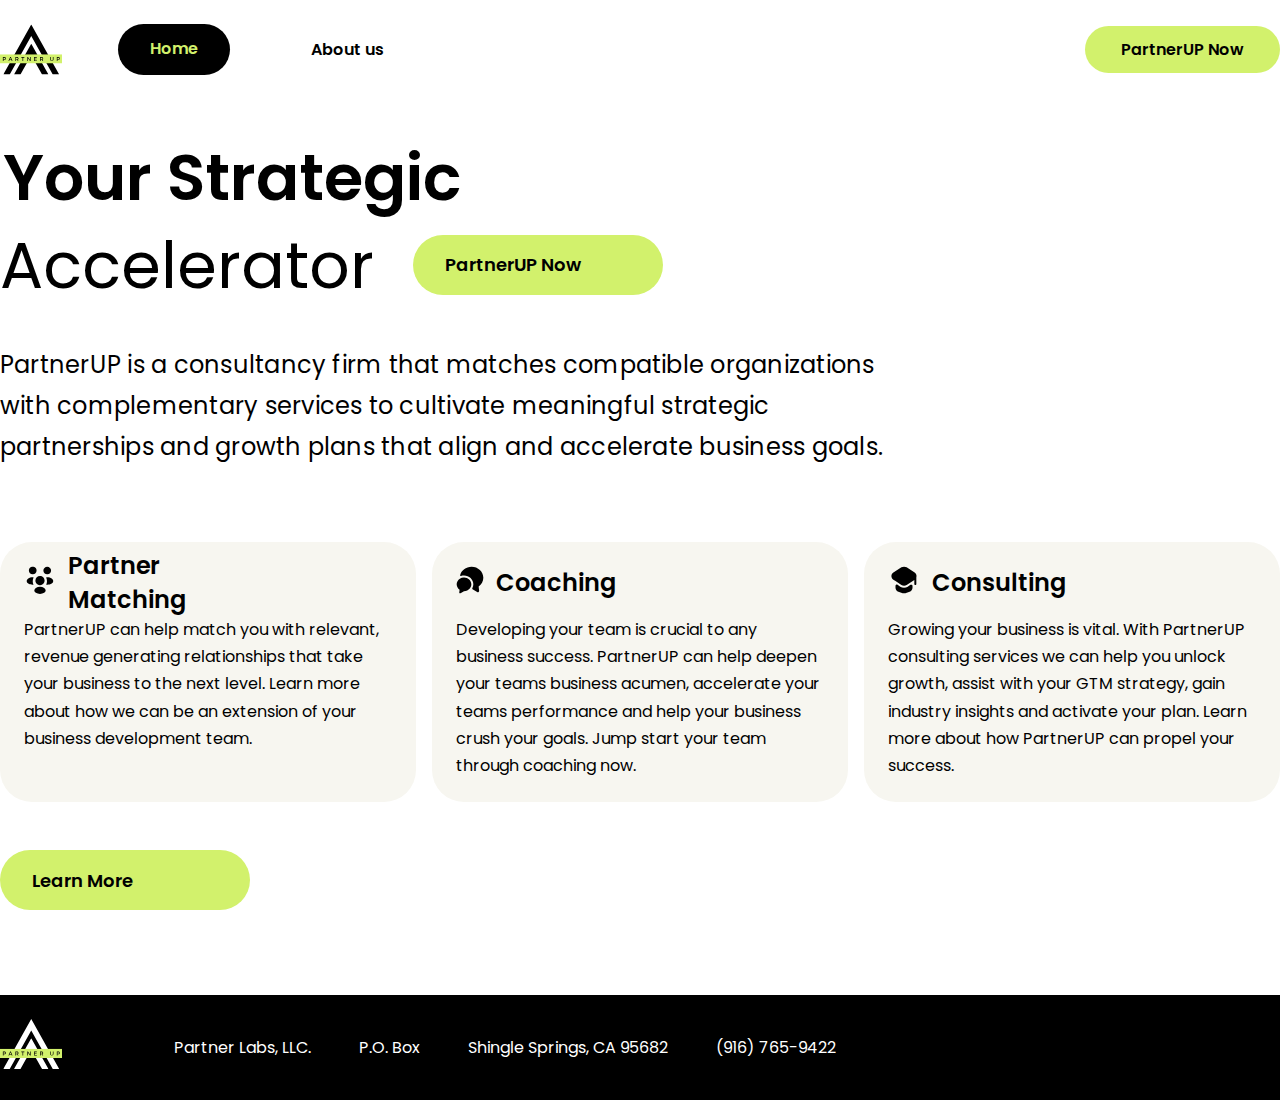
==== index.html @ 727d4ae6 "Add files via upload" ====
<!DOCTYPE html>
<html lang="en">
  <head>
    <meta charset="UTF-8" />
    <meta name="viewport" content="width=device-width, initial-scale=1.0" />
    <link rel="stylesheet" href="css/style.css" />
    <title>Homepage</title>
  </head>
  <body>
    <div class="header_container">
      <header class="header">
          <div class="header__logo">
            <img src="images/Logologo.svg" alt="" />
          </div>
          <div class=" header__buttons">
            <div class="header__nav">
                <a href="#" class="header__nav-home">
                  <div>Home</div>
                </a>
                <a href="#" class="header__nav-about-us">
                  <div>About us</div>
                </a>  
            </div>
            <div class="header__right">
                <a href="#" class="header__right-call-to-action">PartnerUP Now</a>
            </div>
          </div>
      </header>
    </div>
    </div>
      <main class="container" >
      <div class="title_container">
        <div class="title_up">
          <p class="title_up-strategy">Your Strategic</p>
          <div class="title_up-down">
            <p class="title_up-down--accelerator">Accelerator</p>
            <div class="title_up-down--button">
              <p class="title-button--text">PartnerUP Now</p>
              <a href="#" class="title-down--arrow"></a>
            </div>
          </div>
        </div>
        <div class="title_down">
          <div class="title_down-text">PartnerUP is a consultancy firm that matches compatible organizations with complementary services to cultivate meaningful strategic partnerships and growth plans that align and accelerate business goals.</div>
        </div>
      </div>     
      <div class="container info-container">
        <div class="info-container--header">
          <div class="info-container--header---partner__matching">
            <div class="partner__matching_header">
              <div class="partner__matching_header--logo">
                <img src="images/people.svg" alt="">
              </div>
              <div class="partner__matching_header--text">
                <p>Partner Matching</p>
              </div>
            </div>
            <div class="partner__matching_down">
              <p>PartnerUP can help match you with relevant, revenue generating relationships that take your business to the next level. Learn more about how we can be an extension of your business development team.</p>
            </div>
          </div>
      
          <div class="info-container--header---coaching">
            <div class="coaching_header">
              <div class="coaching_header--logo">
                <img src="images/Vector.svg" alt="">
              </div>
              <div class="coaching_header--text">
                <p>Coaching</p>
              </div>
            </div>
            <div class="coaching_down">
              <p>Developing your team is crucial to any business success. PartnerUP can help deepen your teams business acumen, accelerate your teams performance and help your business crush your goals. Jump start your team through coaching now.</p>
            </div>
          </div>
      
          <div class="info-container--header---consulting">
            <div class="consulting_header">
              <div class="consulting_header--logo">
                <img src="images/teacher.svg" alt="">
              </div>
              <div class="consulting_header--text">
                <p>Consulting</p>
              </div>
            </div>
            <div class="coaching_down">
              <p>Growing your business is vital. With PartnerUP consulting services we can help you unlock growth, assist with your GTM strategy, gain industry insights and activate your plan. Learn more about how PartnerUP can propel your success.</p>
            </div>
          </div>
        </div>
      
        <div class="info-container--down">
          <div class="info-container--down---button">
            <p class="info-button--text">Learn More</p>
            <a href="#" class="title-down--arrow"></a>
          </div>
        </div>
      </div>
    </main>
    <footer class="contact_container">
      <div class="container">
      <div class="contact_container-info">
          <div class="contact_container-info--logo">
            <img src="images/logo2.svg" alt="">
          </div>
          <div class="contact_container-info--text">
            <p class="contact-text">Partner Labs, LLC.</p>
            <p class="contact-text">P.O. Box</p>
            <p class="contact-text">Shingle Springs, CA 95682</p>
            <p class="contact-text-2">(916) 765-9422</p>
          </div> 
      </div>
    </footer> 
    <script src="js/script.js"></script>
  </body>
</html>
---- css/style.css ----
@font-face {
    font-family: "Poppins";
    font-weight: 400;
    src: url(../fonts/Poppins-Regular.ttf);
    
}
@font-face {
    font-family: "Poppins";
    font-weight: 600;
    src: url(../fonts/Poppins-SemiBold.ttf);
    
}
@font-face {
    font-family: "Montserrat";
    font-weight: 600;
    src: url(../fonts/Montserrat-Bold.ttf);
    
}
* {
    font-family: "Poppins", sans-serif;
    margin: 0;
    padding: 0;
}
.container {
    margin: 0 auto;
    max-width: 1312px;
}
a {
    font-family: "Poppins", sans-serif;
    font-weight: 600;
}
.header_container {
    margin: 0 auto;
    max-width: 1312px;
}
.header {
    height: 51px;
    margin: 24px 0px;
    display: flex;
    flex-direction: row;
    gap: 56px;
}
.header__buttons{
    width: 1194px;
    display: flex;
    flex-direction: row;
    justify-content: space-between;
    align-items: center;
    
}
.header__nav {
    width: 298px;
    height: 51px;
    display: flex;
    gap: 48px;
    justify-content: space-between;
}
.header__nav-home {
    text-decoration: none;
    color: #d2f16c;
    background-color: #000;
    padding: 12px 32px;
    border-radius: 56px;
}
    
.header__nav-about-us{
    display: flex;
    justify-content: center;
    align-items: center;
    text-decoration: none;
    color: black;
    width: 137px;
    height: 51px;
    font-weight: 900;
}

.header__right-call-to-action {
    width: 185px;
    height: 51px;
    text-decoration: none;
    background-color: #d2f16c;
    padding: 12px 36px;
    border-radius: 56px;
    color: black;
}
.title_container {
    height: 323px;
    margin: 70px 630px 74px 0;
    font-family: "Poppins", sans-serif;
}

.title_up {
    width: 896px;
    height: 152px;
}

.title_up-strategy {
    display: flex;
    justify-content: center;
    align-items: center;
    margin: 0 434px 0 0;
    width: 463px;
    height: 64px;
    font-size: 64px;
    font-weight: 600;
}
.title_up-down {
    margin-top: 24px;
    width: 896px;
    height: 64px;
    display: flex;
    align-items: center;
    gap: 32px;
}
.title_up-down--accelerator {
    display: flex;
    align-items: center;
    margin: 2px 0;
    width: 381px;
    height: 64px;
    font-size: 64px;
}
.title_up-down--button {
    display: flex;
    justify-content: center;
    align-items: center;
    background-color: #d2f16c;
    border-radius: 56px;
}
.title_down-text {
    width: 896px;
    height: 126px;
    margin: 48px 630px 74px 0;
    font-weight: 400;
    font-size: 24px;
    line-height: 170%;
    letter-spacing: 0.01em;
    color: black;
    
}
.title-button--text {
    font-weight: 600;
    font-size: 18px;
    line-height: 140%;
    padding: 17.5px 82px 17.5px 32px;
}
.info-container {
    height: 368px;
    font-family: "Poppins", sans-serif;
    margin-bottom: 85px;
}
.info-container--header {
    height: 260px;
    margin-bottom: 48px;
    display: flex;
    justify-content: space-between;
}
.info-container--header---partner__matching {
    width: 416px;
    border-radius: 32px;
    background-color: #F7F6F0;
}
.partner__matching_header {
    display: flex;
    width: 257px;
    height: 34px;
    align-items: center;
    margin: 24px 135px 16px 24px;
}
.partner__matching_header--logo {
    margin: 1px 12px 1px 0;
}
.partner__matching_header--text {
    font-weight: 600;
    font-size: 24px;
    line-height: 140%;
    color: black;
}
.partner__matching_down {
    margin: 0 24px 51px 24px;
    font-weight: 400;
    font-size: 16px;
    line-height: 170%;
    color: black;
}
.info-container--header---coaching {
    width: 416px;
    border-radius: 32px;
    background-color: #F7F6F0;
}
.coaching_header {
    display: flex;
    width: 257px;
    height: 34px;
    align-items: center;
    margin: 24px 135px 16px 24px;
}
.coaching_header--logo {
    margin: 1px 12px 1px 0;
}
.coaching_header--text {
    font-weight: 600;
    font-size: 24px;
    line-height: 140%;
    color: black;
}
.coaching_down {
    font-weight: 400;
    font-size: 16px;
    line-height: 170%;
    color: black;
    margin: 0 24px 24px 24px;
}
.info-container--header---consulting {
    width: 416px;
    border-radius: 32px;
    background-color: #F7F6F0;
}
.consulting_header {
    display: flex;
    width: 257px;
    height: 34px;
    align-items: center;
    margin: 24px 135px 16px 24px;
}
.consulting_header--logo {
    margin: 1px 12px 1px 0;
}
.consulting_header--text {
    font-weight: 600;
    font-size: 24px;
    line-height: 140%;
    color: black;
}

.consulting_down {
    font-weight: 400;
    font-size: 16px;
    line-height: 170%;
    color: black;
    margin: 0 24px 24px 24px;
}
.info-container--down {
    justify-content: left;
    margin-right: 1062px;
    height: 60px;
}
.info-container--down---button {
    justify-content: left;
    background-color: #d2f16c;
    border-radius: 56px;
    width: 250px;
    height: 60px;
}
.info-button--text {
    font-family: "Poppins", sans-serif;
    font-weight: 600;
    color: black;
    padding: 17.5px 116px 17.5px 32px;
    width: 102px;
    height: 25px;
    font-weight: 600;
    font-size: 18px;
    line-height: 140%;
}
.contact_container {
    background-color: black;
}
.contact_container-info {
    display: flex;
    color: white;
    background-color: black;
}
.contact_container-info--logo {
    margin: 24px 112px 24px 0;
}
.contact_container-info--text {
    display: flex;
    align-items: center;
}
.contact-text {
    margin: 35.5px 48px 35.5px 0;
    font-weight: 400;
    font-size: 16px;
    line-height: 170%;
}
.contact-text-2 {
    margin: 35.5px 0 35.5px 0;
    font-weight: 400;
    font-size: 16px;
    line-height: 170%; 
}
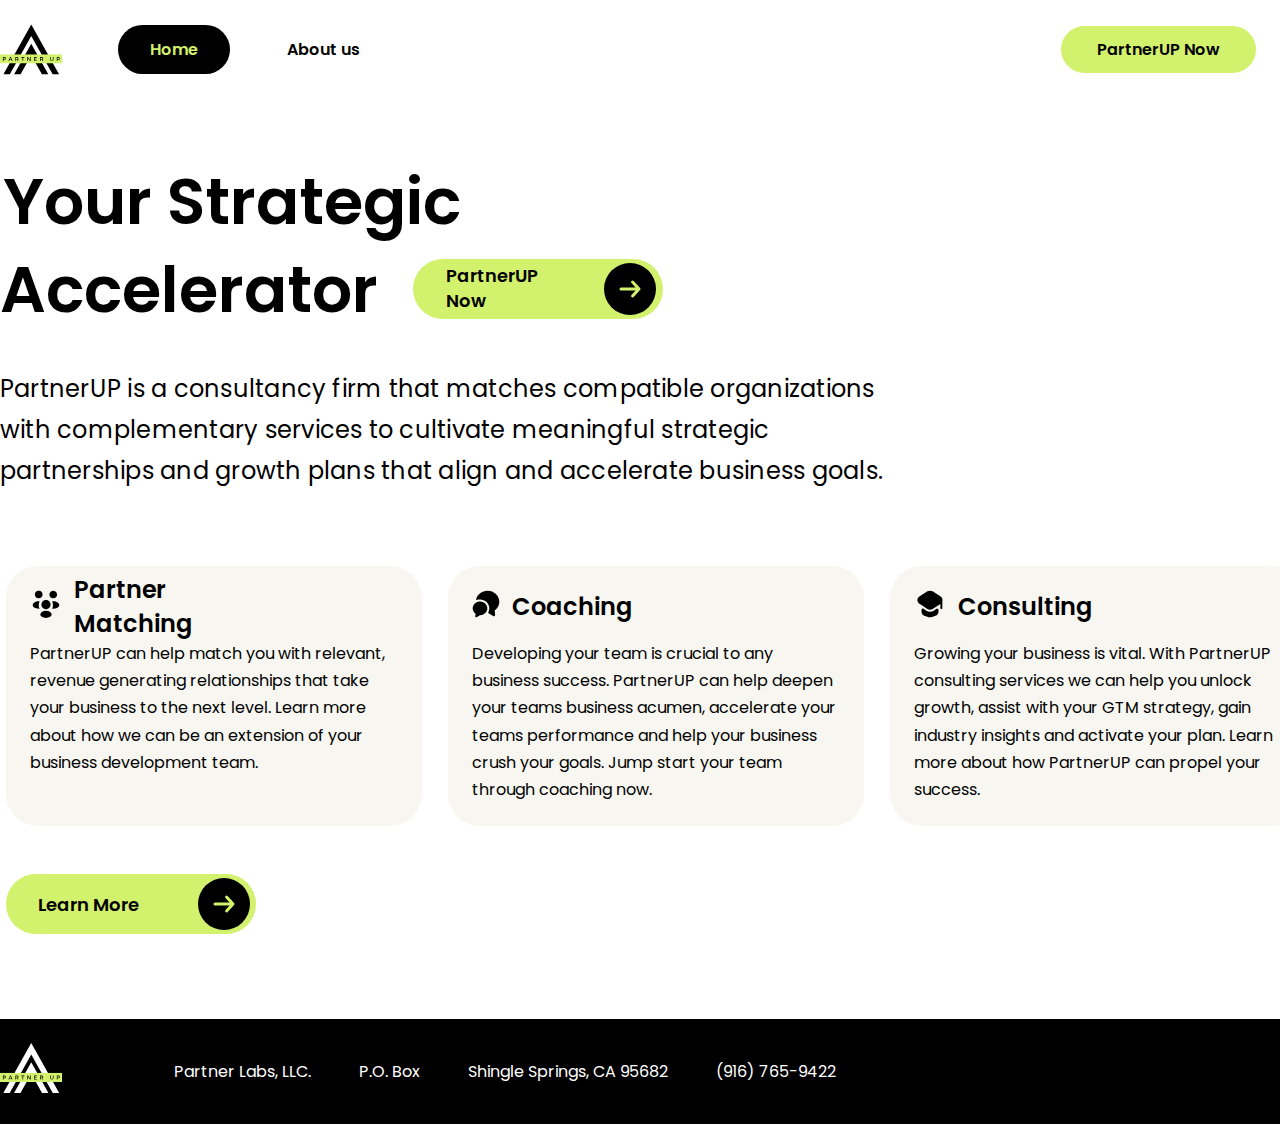
==== commit 2849de98: "дрочу кнопки 999 часов" ====
--- a/index.html
+++ b/index.html
@@ -14,15 +14,17 @@
           </div>
           <div class=" header__buttons">
             <div class="header__nav">
-                <a href="#" class="header__nav-home">
+                <a type="button" href="#" class="header__nav-home">
                   <div>Home</div>
                 </a>
-                <a href="#" class="header__nav-about-us">
-                  <div>About us</div>
+                <a type="button" href="#" class="header__nav-about-us">
+                  <span class="header__nav-about-us--text">About us</span>
                 </a>  
             </div>
             <div class="header__right">
-                <a href="#" class="header__right-call-to-action">PartnerUP Now</a>
+                <a type="button" href="#" class="header__right-call-to-action">
+                  <span class="header__right-call-to-action--text">PartnerUP Now</span>
+                </a>
             </div>
           </div>
       </header>
@@ -34,17 +36,17 @@
           <p class="title_up-strategy">Your Strategic</p>
           <div class="title_up-down">
             <p class="title_up-down--accelerator">Accelerator</p>
-            <div class="title_up-down--button">
-              <p class="title-button--text">PartnerUP Now</p>
-              <a href="#" class="title-down--arrow"></a>
-            </div>
+            <a href="#" type="button" class="title_up-down--button">
+              <span class="title-button--text">PartnerUP Now</span>
+              <img class="arrow_image-top" src="images/arrow.svg" alt="">
+            </a>
           </div>
         </div>
         <div class="title_down">
           <div class="title_down-text">PartnerUP is a consultancy firm that matches compatible organizations with complementary services to cultivate meaningful strategic partnerships and growth plans that align and accelerate business goals.</div>
         </div>
       </div>     
-      <div class="container info-container">
+      <div class="info-container">
         <div class="info-container--header">
           <div class="info-container--header---partner__matching">
             <div class="partner__matching_header">
@@ -88,11 +90,12 @@
             </div>
           </div>
         </div>
-      
         <div class="info-container--down">
           <div class="info-container--down---button">
-            <p class="info-button--text">Learn More</p>
-            <a href="#" class="title-down--arrow"></a>
+            <a type="button" class="info-button" href="#">
+              <span class="info-button--text">Learn More</span>
+              <img class="arrow_image-bottom" src="images/arrow.svg" alt="">
+            </a>
           </div>
         </div>
       </div>
--- a/css/style.css
+++ b/css/style.css
@@ -1,16 +1,19 @@
 @font-face {
+    font-display: swap;
     font-family: "Poppins";
     font-weight: 400;
     src: url(../fonts/Poppins-Regular.ttf);
     
 }
 @font-face {
+    font-display: swap;
     font-family: "Poppins";
     font-weight: 600;
     src: url(../fonts/Poppins-SemiBold.ttf);
     
 }
 @font-face {
+    font-display: swap;
     font-family: "Montserrat";
     font-weight: 600;
     src: url(../fonts/Montserrat-Bold.ttf);
@@ -20,6 +23,14 @@
     font-family: "Poppins", sans-serif;
     margin: 0;
     padding: 0;
+}
+html, body {
+    height: 100%;
+    display: flex; 
+    flex-direction: column;
+}
+main {
+    flex: 1 1 auto;
 }
 .container {
     margin: 0 auto;
@@ -34,11 +45,11 @@
     max-width: 1312px;
 }
 .header {
+    width: 1312px;
     height: 51px;
     margin: 24px 0px;
     display: flex;
     flex-direction: row;
-    gap: 56px;
 }
 .header__buttons{
     width: 1194px;
@@ -51,8 +62,9 @@
 .header__nav {
     width: 298px;
     height: 51px;
-    display: flex;
-    gap: 48px;
+    gap: 56px;
+    display: flex;
+    align-items: center;
     justify-content: space-between;
 }
 .header__nav-home {
@@ -61,19 +73,19 @@
     background-color: #000;
     padding: 12px 32px;
     border-radius: 56px;
-}
-    
+    margin-left: 56px;
+    transition: all 0.7s ease;
+}
+.header__nav-home:hover {
+    border-radius: 0;
+    background-color: #d2f16c;
+    color: black;
+}
 .header__nav-about-us{
-    display: flex;
-    justify-content: center;
-    align-items: center;
-    text-decoration: none;
-    color: black;
-    width: 137px;
-    height: 51px;
-    font-weight: 900;
-}
-
+    text-decoration: none;
+    color: black;
+    background-color: white;
+}
 .header__right-call-to-action {
     width: 185px;
     height: 51px;
@@ -82,30 +94,39 @@
     padding: 12px 36px;
     border-radius: 56px;
     color: black;
-}
+    position: relative;
+    transition: all 0.7s ease;
+  }
+  
+  .header__right-call-to-action:hover {
+    border-radius: 0;
+    background-color: black;
+    color: #d2f16c;
+  }
+  
 .title_container {
     height: 323px;
-    margin: 70px 630px 74px 0;
+    margin: 70px 630px 0px 0;
     font-family: "Poppins", sans-serif;
 }
 
 .title_up {
     width: 896px;
     height: 152px;
+    margin-bottom: 48px;
 }
 
 .title_up-strategy {
     display: flex;
     justify-content: center;
     align-items: center;
-    margin: 0 434px 0 0;
+    margin: 0 434px 24px 0;
     width: 463px;
     height: 64px;
     font-size: 64px;
     font-weight: 600;
 }
 .title_up-down {
-    margin-top: 24px;
     width: 896px;
     height: 64px;
     display: flex;
@@ -113,6 +134,7 @@
     gap: 32px;
 }
 .title_up-down--accelerator {
+    font-weight: 600;
     display: flex;
     align-items: center;
     margin: 2px 0;
@@ -121,30 +143,58 @@
     font-size: 64px;
 }
 .title_up-down--button {
+    width: 250px;
+    height: 60px;
     display: flex;
     justify-content: center;
     align-items: center;
     background-color: #d2f16c;
     border-radius: 56px;
+    text-decoration: none;
+    position: relative;
+    overflow: hidden;
+}
+
+.title-button--text {
+    width: 134px;
+    color: black;
+    text-decoration: none;
+    font-weight: 600;
+    font-size: 17.8px;
+    line-height: 140%;
+    padding: 4px 24px 4px 32px;
+    transition: all 0.5s ease;
+}
+
+.title_up-down--button img {
+    opacity: 1;
+    transition: all 0.5s ease;
+    z-index: 1;
+    visibility: visible;
+    margin: 4px 6px 4px 0; 
+}
+
+.title_up-down--button:hover img {
+    opacity: 0;
+    transform: translate(0%, 0%) scale(0);
+}
+
+.title_up-down--button:hover .title-button--text {
+    text-align: center;
+    padding-right: 0;
+    transform: translateX(10%);
 }
 .title_down-text {
     width: 896px;
-    height: 126px;
-    margin: 48px 630px 74px 0;
+    height: 123px;
     font-weight: 400;
     font-size: 24px;
     line-height: 170%;
     letter-spacing: 0.01em;
-    color: black;
-    
-}
-.title-button--text {
-    font-weight: 600;
-    font-size: 18px;
-    line-height: 140%;
-    padding: 17.5px 82px 17.5px 32px;
+    color: black
 }
 .info-container {
+    margin: 74px 6px 0 6px;
     height: 368px;
     font-family: "Poppins", sans-serif;
     margin-bottom: 85px;
@@ -240,29 +290,66 @@
     color: black;
     margin: 0 24px 24px 24px;
 }
-.info-container--down {
-    justify-content: left;
-    margin-right: 1062px;
-    height: 60px;
-}
 .info-container--down---button {
-    justify-content: left;
+    align-items: center;
+    justify-content: space-between;
     background-color: #d2f16c;
     border-radius: 56px;
     width: 250px;
     height: 60px;
-}
+    position: relative;
+    overflow: hidden;
+}
+
+.info-button {
+    text-decoration: none;
+    display: flex;
+    justify-content: space-between;
+    align-items: center;
+    position: relative;
+}
+
+.info-content {
+    display: flex;
+    align-items: center;
+    position: relative;
+}
+
 .info-button--text {
     font-family: "Poppins", sans-serif;
     font-weight: 600;
     color: black;
-    padding: 17.5px 116px 17.5px 32px;
+    padding: 17.5px 32px;
     width: 102px;
     height: 25px;
-    font-weight: 600;
     font-size: 18px;
     line-height: 140%;
-}
+    text-decoration: none;
+    transition: all 0.5s ease;
+    position: relative;
+    z-index: 2;
+}
+
+.info-button img {
+    transform: translate(0%, 0%);
+    opacity: 1;
+    transition: all 0.5s ease;
+    z-index: 1;
+    visibility: visible;
+}
+
+.info-button:hover img {
+    opacity: 0;
+    transform: translate(0%, 0%) scale(0);
+}
+
+.info-button:hover .info-button--text {
+    text-align: center;
+    padding-right: 0;
+    transform: translateX(30%);
+}
+
+  
 .contact_container {
     background-color: black;
 }
@@ -289,4 +376,8 @@
     font-weight: 400;
     font-size: 16px;
     line-height: 170%; 
+}
+
+.arrow_image-bottom {
+    margin: 4px 6px 4px 0;
 }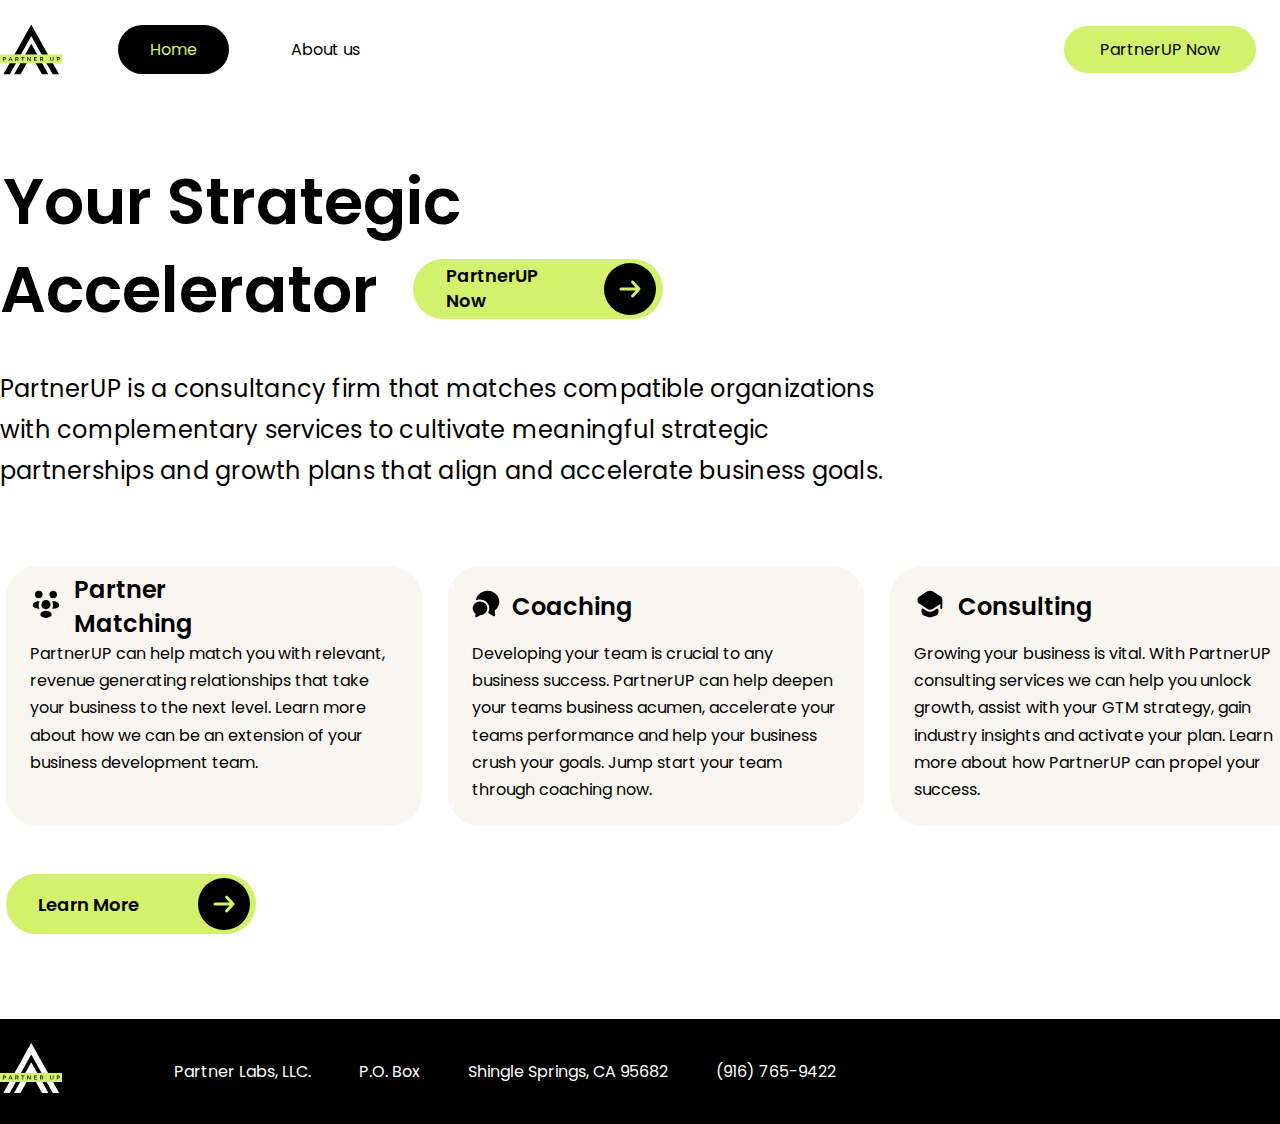
==== commit 2a572373: "v2.1" ====
--- a/index.html
+++ b/index.html
@@ -7,29 +7,28 @@
     <title>Homepage</title>
   </head>
   <body>
-    <div class="header_container">
-      <header class="header">
+    <header class="container">
+      <div class="header">
           <div class="header__logo">
-            <img src="images/Logologo.svg" alt="" />
+              <img src="images/Logologo.svg" alt="" />
           </div>
           <div class=" header__buttons">
-            <div class="header__nav">
-                <a type="button" href="#" class="header__nav-home">
+              <div class="header__nav">
+                  <a type="button" href="#" class="header__nav-home">
                   <div>Home</div>
-                </a>
-                <a type="button" href="#" class="header__nav-about-us">
+                  </a>
+                  <a type="button" href="#" class="header__nav-about-us">
                   <span class="header__nav-about-us--text">About us</span>
-                </a>  
-            </div>
-            <div class="header__right">
-                <a type="button" href="#" class="header__right-call-to-action">
-                  <span class="header__right-call-to-action--text">PartnerUP Now</span>
-                </a>
-            </div>
+                  </a>  
+              </div>
+          <div class="header__right">
+              <a type="button" href="#" class="header__right-call-to-action">
+              <span class="header__right-call-to-action--text">PartnerUP Now</span>
+              </a>
           </div>
-      </header>
-    </div>
-    </div>
+          </div>
+      </div>
+  </header>
       <main class="container" >
       <div class="title_container">
         <div class="title_up">
@@ -100,20 +99,20 @@
         </div>
       </div>
     </main>
-    <footer class="contact_container">
+    <footer class="footer">
       <div class="container">
-      <div class="contact_container-info">
-          <div class="contact_container-info--logo">
-            <img src="images/logo2.svg" alt="">
+          <div class="footer-info">
+              <div class="footer-info--logo">
+                  <img src="images/logo2.svg" alt="">
+              </div>
+              <div class="footer-info--text">
+              <p class="footer-contact">Partner Labs, LLC.</p>
+              <p class="footer-contact">P.O. Box</p>
+              <p class="footer-contact">Shingle Springs, CA 95682</p>
+              <p class="footer-contact2">(916) 765-9422</p>
+              </div> 
           </div>
-          <div class="contact_container-info--text">
-            <p class="contact-text">Partner Labs, LLC.</p>
-            <p class="contact-text">P.O. Box</p>
-            <p class="contact-text">Shingle Springs, CA 95682</p>
-            <p class="contact-text-2">(916) 765-9422</p>
-          </div> 
-      </div>
-    </footer> 
+  </footer> 
     <script src="js/script.js"></script>
   </body>
 </html>
--- a/css/style.css
+++ b/css/style.css
@@ -36,14 +36,6 @@
     margin: 0 auto;
     max-width: 1312px;
 }
-a {
-    font-family: "Poppins", sans-serif;
-    font-weight: 600;
-}
-.header_container {
-    margin: 0 auto;
-    max-width: 1312px;
-}
 .header {
     width: 1312px;
     height: 51px;
@@ -57,7 +49,6 @@
     flex-direction: row;
     justify-content: space-between;
     align-items: center;
-    
 }
 .header__nav {
     width: 298px;
@@ -77,7 +68,6 @@
     transition: all 0.7s ease;
 }
 .header__nav-home:hover {
-    border-radius: 0;
     background-color: #d2f16c;
     color: black;
 }
@@ -95,11 +85,10 @@
     border-radius: 56px;
     color: black;
     position: relative;
-    transition: all 0.7s ease;
+    transition: all 0.7s ease;  
   }
   
   .header__right-call-to-action:hover {
-    border-radius: 0;
     background-color: black;
     color: #d2f16c;
   }
@@ -206,10 +195,14 @@
     justify-content: space-between;
 }
 .info-container--header---partner__matching {
+    transition: all 0.5s ease;
     width: 416px;
     border-radius: 32px;
     background-color: #F7F6F0;
 }
+.info-container--header---partner__matching:hover {
+    background-color: #d2f16c;
+}
 .partner__matching_header {
     display: flex;
     width: 257px;
@@ -234,10 +227,14 @@
     color: black;
 }
 .info-container--header---coaching {
+    transition: all 0.9s ease;
     width: 416px;
     border-radius: 32px;
     background-color: #F7F6F0;
 }
+.info-container--header---coaching:hover {
+    background-color: #d2f16c;
+}
 .coaching_header {
     display: flex;
     width: 257px;
@@ -262,9 +259,13 @@
     margin: 0 24px 24px 24px;
 }
 .info-container--header---consulting {
+    transition: all 0.9s ease;
     width: 416px;
     border-radius: 32px;
     background-color: #F7F6F0;
+}
+.info-container--header---consulting:hover {
+    background-color: #d2f16c;
 }
 .consulting_header {
     display: flex;
@@ -348,30 +349,28 @@
     padding-right: 0;
     transform: translateX(30%);
 }
-
-  
-.contact_container {
+.footer {
     background-color: black;
 }
-.contact_container-info {
+.footer-info {
     display: flex;
     color: white;
     background-color: black;
 }
-.contact_container-info--logo {
+.footer-info--logo {
     margin: 24px 112px 24px 0;
 }
-.contact_container-info--text {
-    display: flex;
-    align-items: center;
-}
-.contact-text {
+.footer-info--text {
+    display: flex;
+    align-items: center;
+}
+.footer-contact {
     margin: 35.5px 48px 35.5px 0;
     font-weight: 400;
     font-size: 16px;
     line-height: 170%;
 }
-.contact-text-2 {
+.footer-contact2 {
     margin: 35.5px 0 35.5px 0;
     font-weight: 400;
     font-size: 16px;
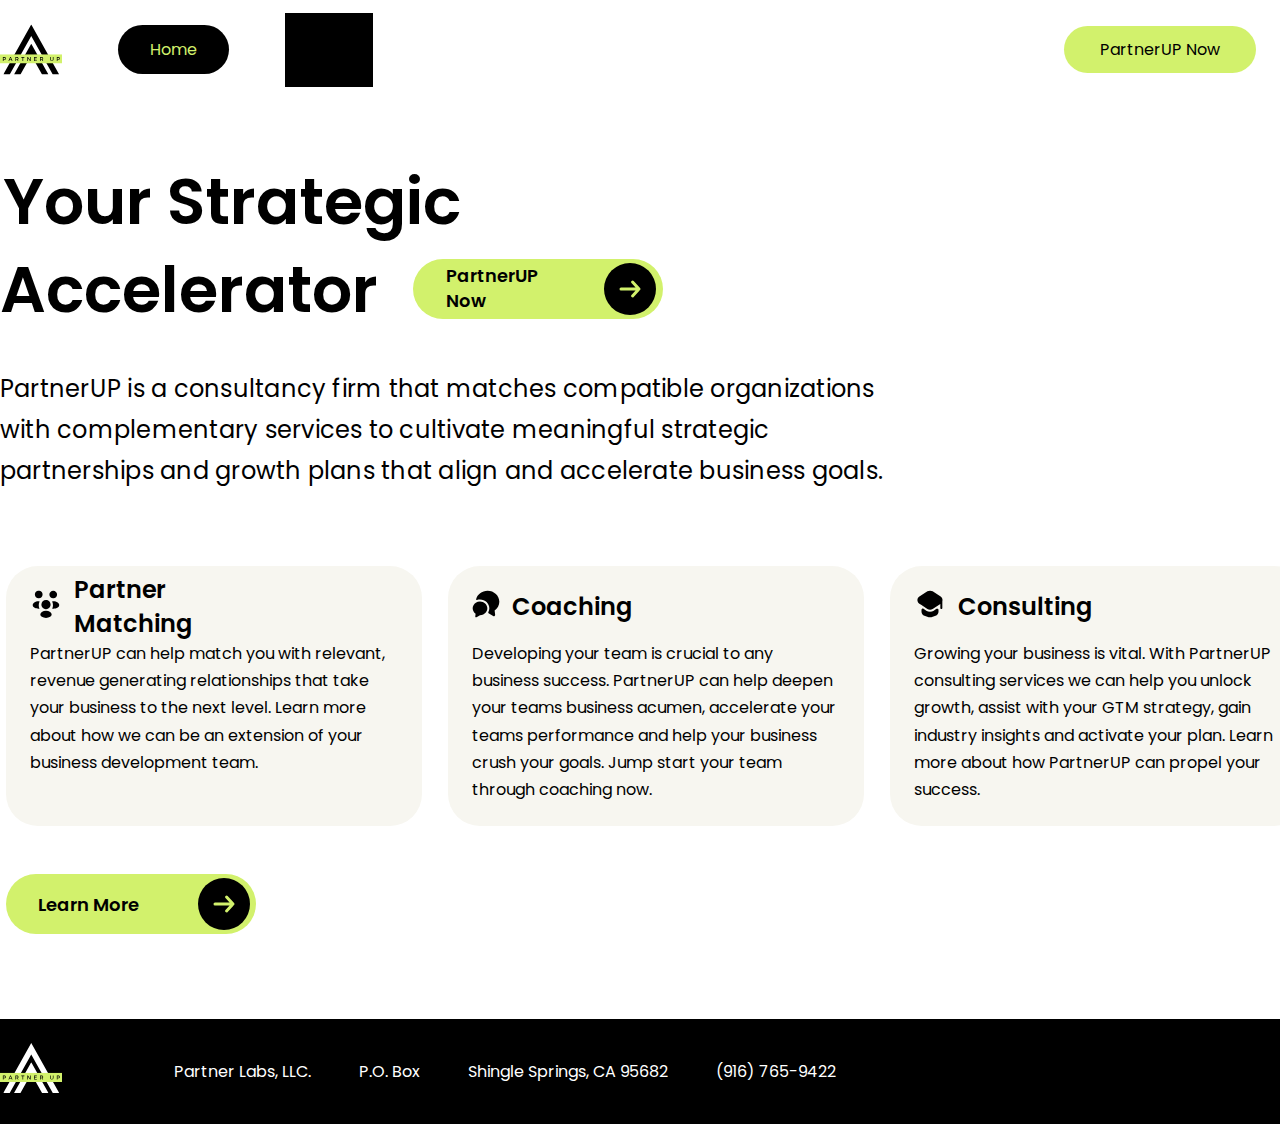
==== commit ca3c457a: "2.1" ====
--- a/index.html
+++ b/index.html
@@ -14,10 +14,10 @@
           </div>
           <div class=" header__buttons">
               <div class="header__nav">
-                  <a type="button" href="#" class="header__nav-home">
+                  <a type="button" href="index.html" class="header__nav-home">
                   <div>Home</div>
                   </a>
-                  <a type="button" href="#" class="header__nav-about-us">
+                  <a type="button" href="about-us.html" class="header__nav-about-us">
                   <span class="header__nav-about-us--text">About us</span>
                   </a>  
               </div>
--- a/css/style.css
+++ b/css/style.css
@@ -53,7 +53,6 @@
 .header__nav {
     width: 298px;
     height: 51px;
-    gap: 56px;
     display: flex;
     align-items: center;
     justify-content: space-between;
@@ -64,7 +63,7 @@
     background-color: #000;
     padding: 12px 32px;
     border-radius: 56px;
-    margin-left: 56px;
+    margin: 0 56px;
     transition: all 0.7s ease;
 }
 .header__nav-home:hover {
@@ -72,9 +71,10 @@
     color: black;
 }
 .header__nav-about-us{
-    text-decoration: none;
-    color: black;
-    background-color: white;
+    padding: 12px 20px;
+    text-decoration: none;
+    color: black;
+    background-color: black;
 }
 .header__right-call-to-action {
     width: 185px;
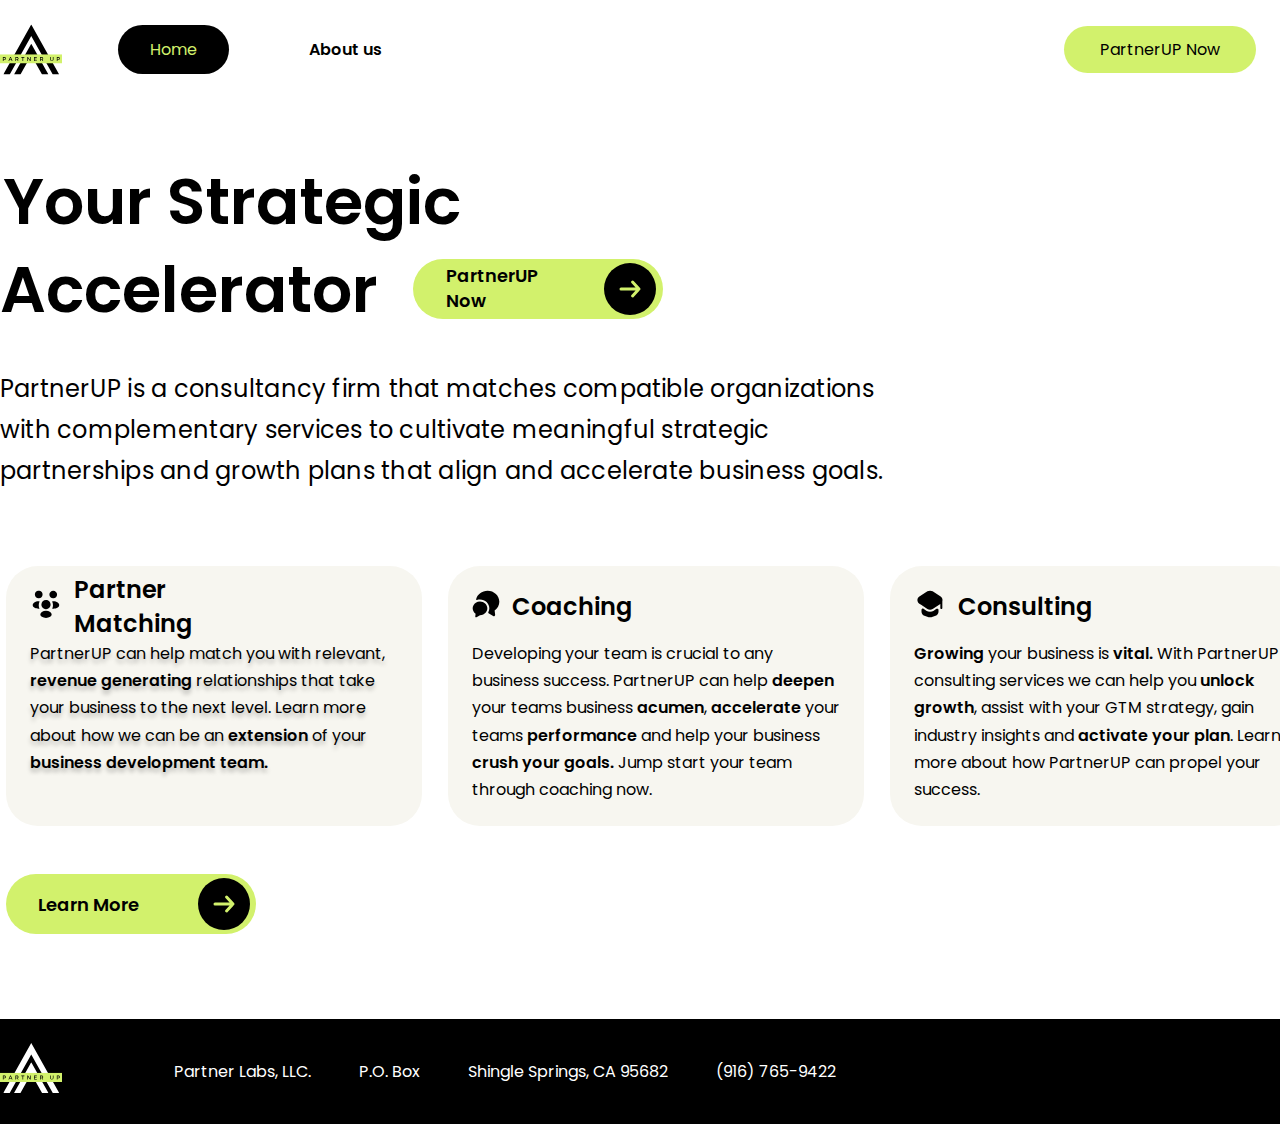
==== commit 84c6459a: "2.2" ====
--- a/index.html
+++ b/index.html
@@ -9,26 +9,26 @@
   <body>
     <header class="container">
       <div class="header">
-          <div class="header__logo">
-              <img src="images/Logologo.svg" alt="" />
-          </div>
-          <div class=" header__buttons">
-              <div class="header__nav">
-                  <a type="button" href="index.html" class="header__nav-home">
-                  <div>Home</div>
-                  </a>
-                  <a type="button" href="about-us.html" class="header__nav-about-us">
-                  <span class="header__nav-about-us--text">About us</span>
-                  </a>  
-              </div>
-          <div class="header__right">
+        <div class="header__logo">
+          <img src="images/Logologo.svg" alt="" />
+        </div>
+        <div class=" header__buttons">
+            <div class="header__nav">
+              <a type="button" href="index.html" class="header__nav-home">
+              <div>Home</div>
+              </a>
+              <a type="button" href="about-us.html" class="header__nav-about-us">
+                <span class="header__nav-about-us--text">About us</span>
+              </a>  
+            </div>
+            <div class="header__right">
               <a type="button" href="#" class="header__right-call-to-action">
               <span class="header__right-call-to-action--text">PartnerUP Now</span>
               </a>
-          </div>
+            </div>
           </div>
       </div>
-  </header>
+    </header>
       <main class="container" >
       <div class="title_container">
         <div class="title_up">
@@ -56,11 +56,10 @@
                 <p>Partner Matching</p>
               </div>
             </div>
-            <div class="partner__matching_down">
-              <p>PartnerUP can help match you with relevant, revenue generating relationships that take your business to the next level. Learn more about how we can be an extension of your business development team.</p>
+            <div class="partner__matching-down">
+              <p class="partner__matching-down--text">PartnerUP can help match you with relevant, <b>revenue generating</b> relationships that take your business to the next level. Learn more about how we can be an <b>extension</b> of your <b>business development team.</b></p>
             </div>
           </div>
-      
           <div class="info-container--header---coaching">
             <div class="coaching_header">
               <div class="coaching_header--logo">
@@ -71,7 +70,7 @@
               </div>
             </div>
             <div class="coaching_down">
-              <p>Developing your team is crucial to any business success. PartnerUP can help deepen your teams business acumen, accelerate your teams performance and help your business crush your goals. Jump start your team through coaching now.</p>
+              <p>Developing your team is crucial to any business success. PartnerUP can help <b>deepen</b> your teams business <b>acumen</b>, <b>accelerate</b> your teams <b>performance</b> and help your business <b>crush your goals.</b> Jump start your team through coaching now.</p>
             </div>
           </div>
       
@@ -85,7 +84,7 @@
               </div>
             </div>
             <div class="coaching_down">
-              <p>Growing your business is vital. With PartnerUP consulting services we can help you unlock growth, assist with your GTM strategy, gain industry insights and activate your plan. Learn more about how PartnerUP can propel your success.</p>
+              <p><b>Growing</b> your business is <b>vital.</b> With PartnerUP consulting services we can help you <b>unlock growth</b>, assist with your GTM strategy, gain industry insights and <b>activate your plan</b>. Learn more about how PartnerUP can propel your success.</p>
             </div>
           </div>
         </div>
--- a/css/style.css
+++ b/css/style.css
@@ -25,6 +25,7 @@
     padding: 0;
 }
 html, body {
+    width: 100%;
     height: 100%;
     display: flex; 
     flex-direction: column;
@@ -51,8 +52,6 @@
     align-items: center;
 }
 .header__nav {
-    width: 298px;
-    height: 51px;
     display: flex;
     align-items: center;
     justify-content: space-between;
@@ -63,7 +62,8 @@
     background-color: #000;
     padding: 12px 32px;
     border-radius: 56px;
-    margin: 0 56px;
+    margin-left: 56px;
+    margin-right: 48px;
     transition: all 0.7s ease;
 }
 .header__nav-home:hover {
@@ -71,10 +71,16 @@
     color: black;
 }
 .header__nav-about-us{
-    padding: 12px 20px;
-    text-decoration: none;
-    color: black;
-    background-color: black;
+    padding: 12px 32px;
+    font-weight: 600;
+    text-decoration: none;
+    color: black;
+    background-color: white;
+    border-radius: 56px;
+    transition: all 1s ease;
+}
+.header__nav-about-us:hover {
+    background-color: #E1e2e2;
 }
 .header__right-call-to-action {
     width: 185px;
@@ -219,12 +225,15 @@
     line-height: 140%;
     color: black;
 }
-.partner__matching_down {
+.partner__matching-down {
     margin: 0 24px 51px 24px;
     font-weight: 400;
     font-size: 16px;
     line-height: 170%;
     color: black;
+}
+.partner__matching-down--text {
+    text-shadow: 0 4px 4px rgba(0, 0, 0, 0.25);
 }
 .info-container--header---coaching {
     transition: all 0.9s ease;
